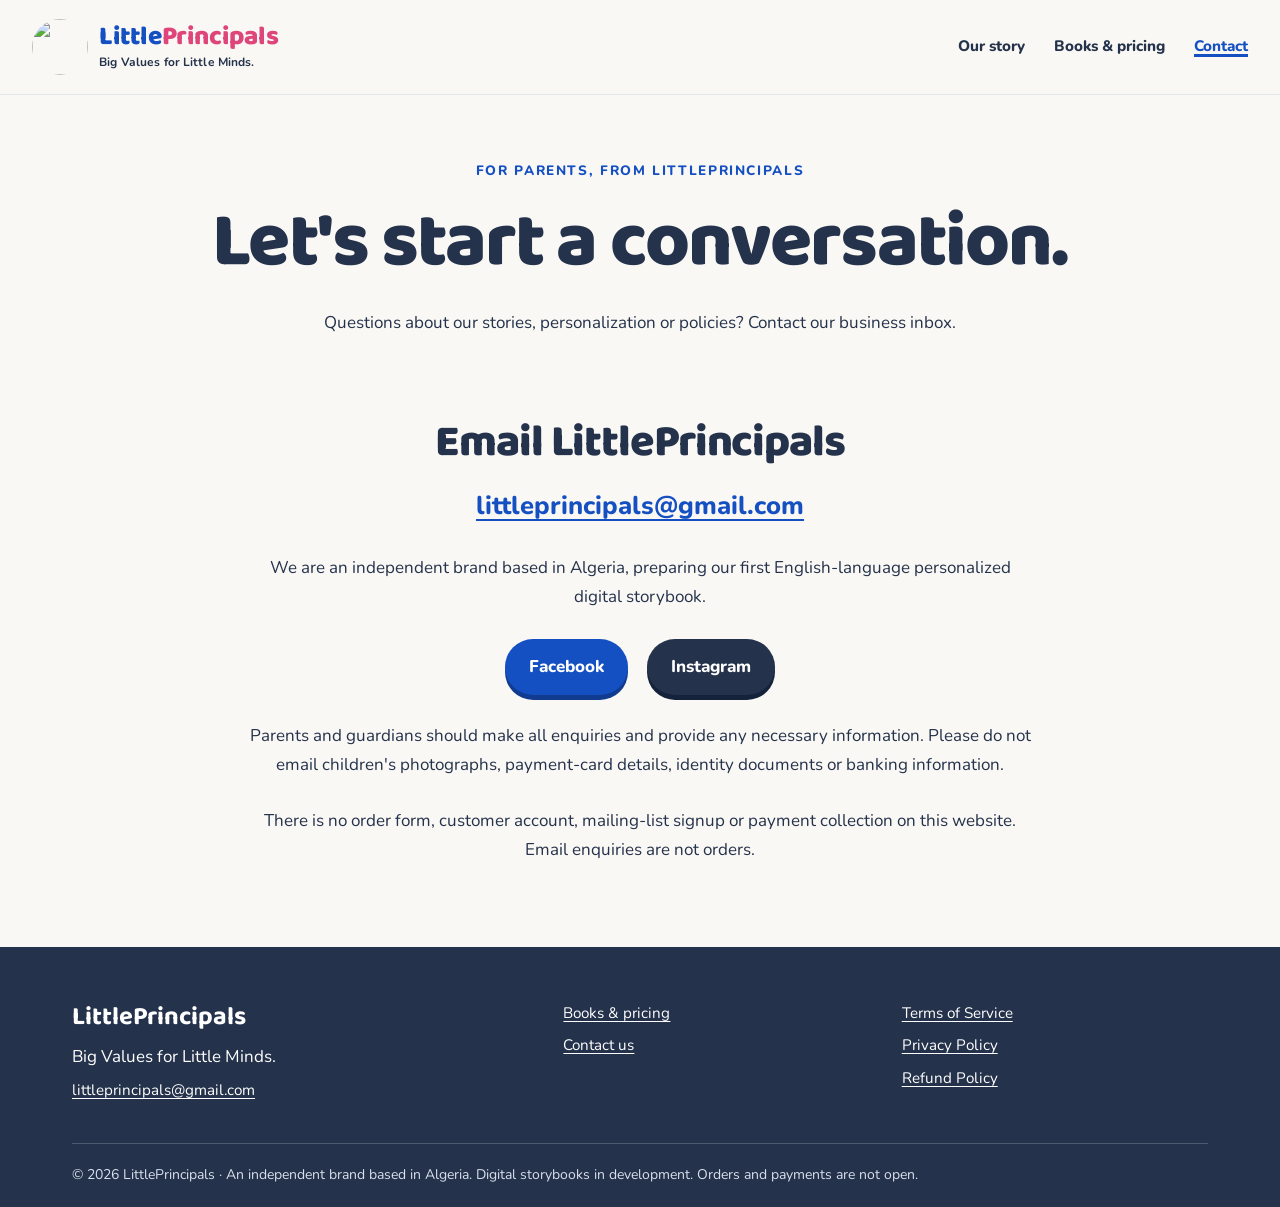
==== contact.html @ 4dc02867 "Add files via upload" ====
<!doctype html>
<html lang="en"><head><meta charset="utf-8"><meta name="viewport" content="width=device-width,initial-scale=1">
<title>Contact | LittlePrincipals</title><meta name="description" content="Contact LittlePrincipals about personalized digital storybooks, privacy, corrections or refunds.">
<meta name="theme-color" content="#1550C3"><meta property="og:title" content="Contact | LittlePrincipals"><meta property="og:description" content="Contact LittlePrincipals about personalized digital storybooks, privacy, corrections or refunds."><meta property="og:type" content="website"><meta property="og:image" content="https://djawadmnc.github.io/littleprincipals/assets/storybook-world.png"><meta property="og:url" content="https://djawadmnc.github.io/littleprincipals/contact.html"><link rel="canonical" href="https://djawadmnc.github.io/littleprincipals/contact.html"><meta name="twitter:card" content="summary_large_image">
<link rel="icon" href="assets/logo.png"><link rel="stylesheet" href="styles.css">
<link rel="preconnect" href="https://fonts.googleapis.com"><link rel="preconnect" href="https://fonts.gstatic.com" crossorigin><link href="https://fonts.googleapis.com/css2?family=Baloo+2:wght@800&family=Nunito:wght@400;600;700;800&display=swap" rel="stylesheet">
</head><body><a class="skip" href="#main">Skip to content</a>
<header class="site-header"><a class="brand" href="index.html"><img src="assets/logo.png" alt="" width="56" height="56"><span>Little<span>Principals</span><small>Big Values for Little Minds.</small></span></a><nav aria-label="Main navigation"><a href="index.html">Our story</a><a href="pricing.html">Books & pricing</a><a href="contact.html" aria-current="page">Contact</a></nav></header>
<main id="main">
<section class="page-heading"><span class="eyebrow">For parents, from LittlePrincipals</span><h1>Let's start a conversation.</h1><p>Questions about our stories, personalization or policies? Contact our business inbox.</p></section><section class="section contact-panel"><h2>Email LittlePrincipals</h2><a class="email-link" href="mailto:littleprincipals@gmail.com">littleprincipals@gmail.com</a><p>We are an independent brand based in Algeria, preparing our first English-language personalized digital storybook.</p><div class="actions"><a class="button" href="https://www.facebook.com/LittlePrincipals/" rel="noopener noreferrer">Facebook</a><a class="button secondary" href="https://www.instagram.com/littleprincipals/" rel="noopener noreferrer">Instagram</a></div><p>Parents and guardians should make all enquiries and provide any necessary information. Please do not email children's photographs, payment-card details, identity documents or banking information.</p><p>There is no order form, customer account, mailing-list signup or payment collection on this website. Email enquiries are not orders.</p></section>
</main>
<footer><div class="footer-top"><div><strong>LittlePrincipals</strong><p>Big Values for Little Minds.</p><a href="mailto:littleprincipals@gmail.com">littleprincipals@gmail.com</a></div><div><a href="pricing.html">Books & pricing</a><a href="contact.html">Contact us</a></div><nav aria-label="Policies"><a href="terms.html">Terms of Service</a><a href="privacy.html">Privacy Policy</a><a href="refunds.html">Refund Policy</a></nav></div><p class="fine">© 2026 LittlePrincipals · An independent brand based in Algeria. Digital storybooks in development. Orders and payments are not open.</p></footer>
</body></html>
---- styles.css ----
:root{--blue:#1550C3;--pink:#DE467B;--yellow:#F4C95D;--teal:#63B6A4;--cream:#FAF8F4;--navy:#24324B;--muted:#536078;--line:#e3e6ed}*{box-sizing:border-box}html{scroll-behavior:smooth}body{margin:0;background:var(--cream);color:var(--navy);font:1.0625rem/1.7 'Nunito',system-ui,sans-serif}h1,h2,h3{font-family:'Baloo 2','Nunito',sans-serif;font-weight:800;line-height:1.1;letter-spacing:-.025em;margin:0 0 1rem}h1{font-size:clamp(2.8rem,6vw,5.5rem)}h2{font-size:clamp(2rem,3.5vw,3.2rem)}h3{font-size:1.6rem}p{margin:0 0 1.1rem}a{color:var(--blue);text-underline-offset:.2em}a:hover{color:#103c92}img{max-width:100%;height:auto;display:block}a:focus-visible{outline:3px solid var(--pink);outline-offset:5px}.skip{position:absolute;left:1rem;top:-100px;background:white;padding:1rem;z-index:10}.skip:focus{top:1rem}.site-header{max-width:1280px;margin:auto;padding:1.2rem 2rem;display:flex;gap:2rem;align-items:center;justify-content:space-between;border-bottom:1px solid var(--line)}.brand{display:flex;gap:.7rem;align-items:center;text-decoration:none;font-family:'Baloo 2',sans-serif;font-size:1.65rem;font-weight:800;line-height:1.2;white-space:nowrap}.brand img{width:56px;height:56px;border-radius:50%}.brand span span{color:var(--pink)}.brand small{display:block;font:700 .75rem/1.6 'Nunito',sans-serif;color:var(--navy);letter-spacing:.01em}.site-header nav{display:flex;gap:1.8rem}.site-header nav a{font-size:.95rem;font-weight:800;text-decoration:none;color:var(--navy)}.site-header nav a[aria-current]{color:var(--blue);text-decoration:underline;text-decoration-thickness:3px}.hero{max-width:1280px;display:grid;grid-template-columns:1.06fr 1fr;gap:3rem;padding:4rem 2rem 3rem;margin:auto;align-items:center}.hero h1 span{color:var(--blue)}.eyebrow{display:block;color:var(--blue);font-size:.85rem;font-weight:800;letter-spacing:.12em;text-transform:uppercase;margin-bottom:1.15rem}.lead{font-size:1.2rem;line-height:1.65}.actions{display:flex;gap:1.2rem;align-items:center;flex-wrap:wrap;margin:1.7rem 0}.button{display:inline-block;border-radius:100px;background:var(--blue);color:white;text-decoration:none;font-weight:800;padding:.85rem 1.5rem;box-shadow:0 5px 0 #103b8f}.button:hover{background:#103c92;color:white}.secondary{background:var(--navy);box-shadow:0 5px 0 #14223b}.text-link{font-weight:800}.small,.fine,figcaption{font-size:.875rem;color:var(--muted)}figure{margin:0}figcaption{margin-top:.6rem;text-align:center}.hero-art img{border-radius:48% 48% 44% 44%;box-shadow:0 18px 60px #1550c315}.values-band{padding:1.1rem 2rem;background:#e8effb;display:flex;justify-content:center;gap:4rem;flex-wrap:wrap;font-weight:800;color:var(--blue)}.values-band span:before{content:'✦';margin-right:.65rem;color:#a32c57}.section{max-width:1200px;padding:4rem 2rem;margin:auto}.intro{max-width:960px;text-align:center;padding-top:5rem}.section-head{margin-bottom:2rem}.three-grid{display:grid;grid-template-columns:repeat(3,1fr);gap:1.4rem}.card{border-radius:1.6rem;background:white;padding:2rem;border:1px solid var(--line)}.card p:last-child{margin:0}.blue{background:#e8effb;border-color:#d6e2fa}.pink{background:#fbe9ef;border-color:#f4d5e1}.yellow{background:#fcf1ce;border-color:#efe2ad}.symbol{font-size:2.2rem;display:block;color:var(--blue);margin-bottom:1rem}.beyond{display:grid;grid-template-columns:1.2fr 1fr;gap:4rem;align-items:center}.activity{background:#e0f1eb;border:2px dashed #8ec7b9;padding:2.2rem;border-radius:2rem;transform:rotate(1deg)}.pill{display:inline-block;border-radius:100px;font-size:.875rem;font-weight:800;background:#e5edf9;color:#153d85;padding:.35rem .8rem;margin-bottom:1.2rem}blockquote{font-weight:800;border-left:4px solid var(--pink);padding-left:1.3rem;margin:1.5rem 0;font-size:1.25rem}.showcase{padding-top:1rem}.showcase img{border-radius:1.8rem}.showcase .small{margin:.7rem 0;text-align:center}.promise{text-align:center;max-width:940px;padding-bottom:5rem}.promise p{font-size:1.2rem}.promise .button{margin-top:1rem}.page-heading{max-width:1000px;padding:4rem 2rem 1rem;margin:auto;text-align:center}.page-heading p{max-width:700px;margin:1.5rem auto 0}.product{display:grid;grid-template-columns:.95fr 1.1fr;gap:3.5rem;align-items:start}.product figure img{border-radius:2rem}.product h2{font-size:2.6rem}.price{font-size:2.5rem;font-weight:800;color:var(--blue);line-height:1.3;margin:1.4rem 0 .5rem}.price span{font-size:1rem;color:var(--navy)}.checklist{padding-left:1.3rem}.checklist li{padding:.3rem 0}.notice{background:#fff1cf;border-left:4px solid #ad7900;padding:1.2rem;border-radius:.5rem;margin:1.5rem 0}.contact-panel{max-width:850px;text-align:center}.contact-panel .actions{justify-content:center}.email-link{font-size:clamp(1rem,3vw,1.6rem);font-weight:800;overflow-wrap:anywhere}.contact-panel p{margin-top:1.7rem}.policy{max-width:860px;padding:4rem 2rem 5rem;margin:auto}.policy h1{font-size:clamp(2.6rem,5vw,4rem)}.policy h2{font-size:1.75rem;margin-top:2.2rem}.policy-date{color:var(--muted);font-size:.9rem;margin-bottom:2.4rem}.policy a{overflow-wrap:anywhere}footer{background:var(--navy);color:white;padding:3rem max(2rem,calc((100vw - 1136px)/2)) 1.3rem}footer a{color:#fff}footer a:hover{color:var(--yellow)}.footer-top{display:grid;grid-template-columns:1.5fr 1fr 1fr;gap:2rem}.footer-top strong{font-family:'Baloo 2',sans-serif;font-size:1.6rem}.footer-top p{margin:.3rem 0}.footer-top a{display:block;margin:.4rem 0;font-size:.95rem;overflow-wrap:anywhere}.fine{border-top:1px solid #ffffff30;padding-top:1.2rem;margin:2rem 0 0;color:#d8e0ed;font-size:.875rem}@media(max-width:800px){.site-header{padding:1rem;flex-wrap:wrap;gap:1rem}.site-header nav{width:100%;justify-content:space-between;gap:.8rem}.hero{grid-template-columns:1fr;padding:2.5rem 1.25rem;gap:2rem}.hero-art{max-width:470px;margin:auto}.hero h1{font-size:3.5rem}.section{padding:2.6rem 1.25rem}.three-grid{grid-template-columns:1fr}.beyond,.product{grid-template-columns:1fr;gap:2rem}.beyond .activity{transform:none}.values-band{gap:1rem 2rem;padding:1rem;font-size:.9rem}.page-heading{padding:2.5rem 1.25rem 0}.product figure{max-width:460px;margin:auto}.footer-top{grid-template-columns:1fr 1fr}.footer-top>div:first-child{grid-column:1/-1}.policy{padding:2.5rem 1.25rem 3rem}.brand{font-size:1.45rem}.brand img{width:48px;height:48px}footer{padding:2rem 1.25rem}.actions{align-items:flex-start;flex-direction:column}.contact-panel .actions{align-items:center}.hero .small{max-width:24rem}}@media(prefers-reduced-motion:reduce){html{scroll-behavior:auto}}@media print{.site-header nav,.actions,footer{display:none}.policy{max-width:none;padding:0}body{background:white}}
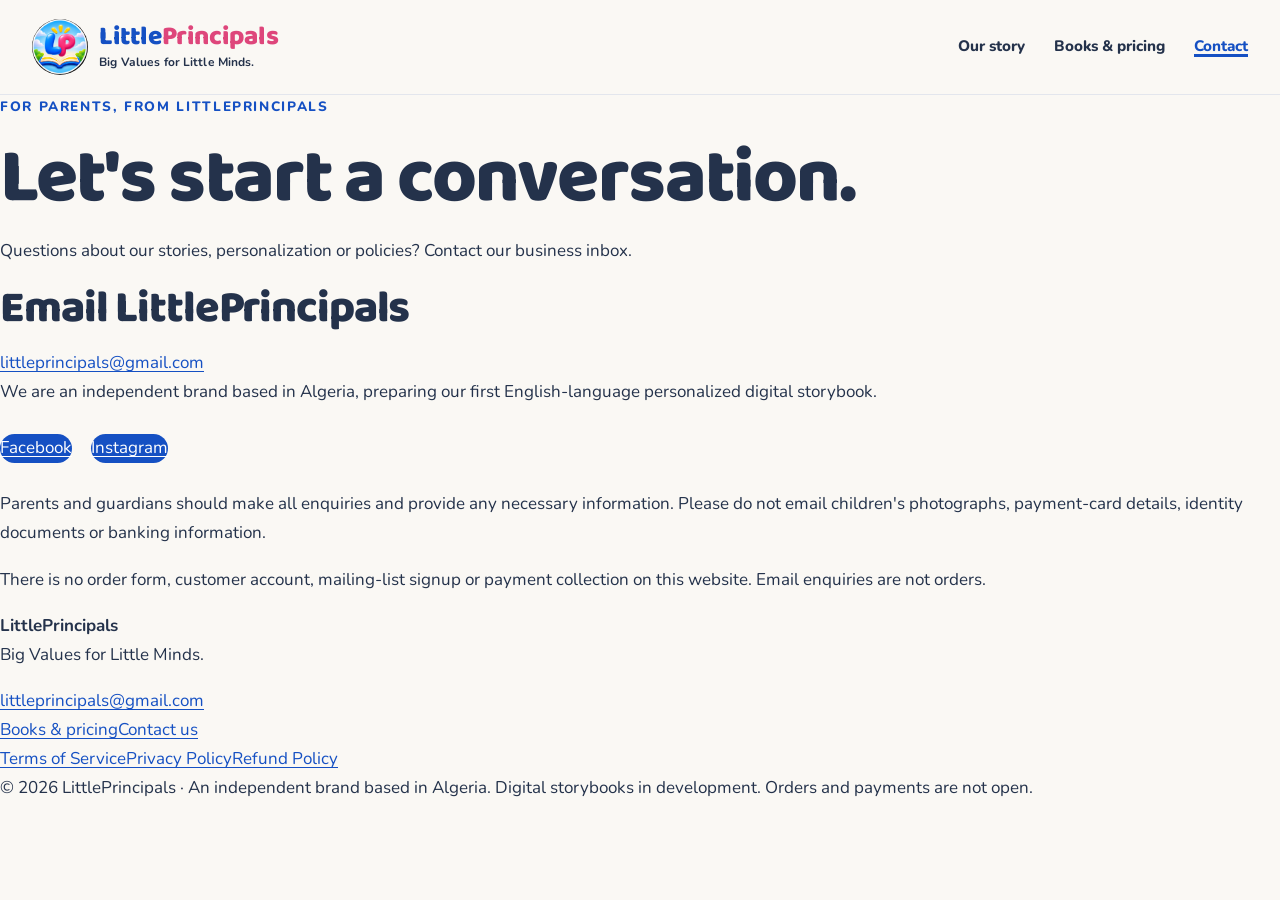
==== commit 5f8db1fd: "Use finalized responsive stylesheet in contact.html Updated stylesheet version and corrected HTML st" ====
--- a/contact.html
+++ b/contact.html
@@ -2,7 +2,7 @@
 <html lang="en"><head><meta charset="utf-8"><meta name="viewport" content="width=device-width,initial-scale=1">
 <title>Contact | LittlePrincipals</title><meta name="description" content="Contact LittlePrincipals about personalized digital storybooks, privacy, corrections or refunds.">
 <meta name="theme-color" content="#1550C3"><meta property="og:title" content="Contact | LittlePrincipals"><meta property="og:description" content="Contact LittlePrincipals about personalized digital storybooks, privacy, corrections or refunds."><meta property="og:type" content="website"><meta property="og:image" content="https://djawadmnc.github.io/littleprincipals/assets/storybook-world.png"><meta property="og:url" content="https://djawadmnc.github.io/littleprincipals/contact.html"><link rel="canonical" href="https://djawadmnc.github.io/littleprincipals/contact.html"><meta name="twitter:card" content="summary_large_image">
-<link rel="icon" href="assets/logo.png"><link rel="stylesheet" href="styles.css">
+<link rel="icon" href="assets/logo.png"><link rel="stylesheet" href="styles.css?v=3">
 <link rel="preconnect" href="https://fonts.googleapis.com"><link rel="preconnect" href="https://fonts.gstatic.com" crossorigin><link href="https://fonts.googleapis.com/css2?family=Baloo+2:wght@800&family=Nunito:wght@400;600;700;800&display=swap" rel="stylesheet">
 </head><body><a class="skip" href="#main">Skip to content</a>
 <header class="site-header"><a class="brand" href="index.html"><img src="assets/logo.png" alt="" width="56" height="56"><span>Little<span>Principals</span><small>Big Values for Little Minds.</small></span></a><nav aria-label="Main navigation"><a href="index.html">Our story</a><a href="pricing.html">Books & pricing</a><a href="contact.html" aria-current="page">Contact</a></nav></header>
@@ -10,4 +10,11 @@
 <section class="page-heading"><span class="eyebrow">For parents, from LittlePrincipals</span><h1>Let's start a conversation.</h1><p>Questions about our stories, personalization or policies? Contact our business inbox.</p></section><section class="section contact-panel"><h2>Email LittlePrincipals</h2><a class="email-link" href="mailto:littleprincipals@gmail.com">littleprincipals@gmail.com</a><p>We are an independent brand based in Algeria, preparing our first English-language personalized digital storybook.</p><div class="actions"><a class="button" href="https://www.facebook.com/LittlePrincipals/" rel="noopener noreferrer">Facebook</a><a class="button secondary" href="https://www.instagram.com/littleprincipals/" rel="noopener noreferrer">Instagram</a></div><p>Parents and guardians should make all enquiries and provide any necessary information. Please do not email children's photographs, payment-card details, identity documents or banking information.</p><p>There is no order form, customer account, mailing-list signup or payment collection on this website. Email enquiries are not orders.</p></section>
 </main>
 <footer><div class="footer-top"><div><strong>LittlePrincipals</strong><p>Big Values for Little Minds.</p><a href="mailto:littleprincipals@gmail.com">littleprincipals@gmail.com</a></div><div><a href="pricing.html">Books & pricing</a><a href="contact.html">Contact us</a></div><nav aria-label="Policies"><a href="terms.html">Terms of Service</a><a href="privacy.html">Privacy Policy</a><a href="refunds.html">Refund Policy</a></nav></div><p class="fine">© 2026 LittlePrincipals · An independent brand based in Algeria. Digital storybooks in development. Orders and payments are not open.</p></footer>
-</body></html>+
+
+
+
+</body></html>
+
+
+
--- a/styles.css
+++ b/styles.css
@@ -1 +1,9 @@
-:root{--blue:#1550C3;--pink:#DE467B;--yellow:#F4C95D;--teal:#63B6A4;--cream:#FAF8F4;--navy:#24324B;--muted:#536078;--line:#e3e6ed}*{box-sizing:border-box}html{scroll-behavior:smooth}body{margin:0;background:var(--cream);color:var(--navy);font:1.0625rem/1.7 'Nunito',system-ui,sans-serif}h1,h2,h3{font-family:'Baloo 2','Nunito',sans-serif;font-weight:800;line-height:1.1;letter-spacing:-.025em;margin:0 0 1rem}h1{font-size:clamp(2.8rem,6vw,5.5rem)}h2{font-size:clamp(2rem,3.5vw,3.2rem)}h3{font-size:1.6rem}p{margin:0 0 1.1rem}a{color:var(--blue);text-underline-offset:.2em}a:hover{color:#103c92}img{max-width:100%;height:auto;display:block}a:focus-visible{outline:3px solid var(--pink);outline-offset:5px}.skip{position:absolute;left:1rem;top:-100px;background:white;padding:1rem;z-index:10}.skip:focus{top:1rem}.site-header{max-width:1280px;margin:auto;padding:1.2rem 2rem;display:flex;gap:2rem;align-items:center;justify-content:space-between;border-bottom:1px solid var(--line)}.brand{display:flex;gap:.7rem;align-items:center;text-decoration:none;font-family:'Baloo 2',sans-serif;font-size:1.65rem;font-weight:800;line-height:1.2;white-space:nowrap}.brand img{width:56px;height:56px;border-radius:50%}.brand span span{color:var(--pink)}.brand small{display:block;font:700 .75rem/1.6 'Nunito',sans-serif;color:var(--navy);letter-spacing:.01em}.site-header nav{display:flex;gap:1.8rem}.site-header nav a{font-size:.95rem;font-weight:800;text-decoration:none;color:var(--navy)}.site-header nav a[aria-current]{color:var(--blue);text-decoration:underline;text-decoration-thickness:3px}.hero{max-width:1280px;display:grid;grid-template-columns:1.06fr 1fr;gap:3rem;padding:4rem 2rem 3rem;margin:auto;align-items:center}.hero h1 span{color:var(--blue)}.eyebrow{display:block;color:var(--blue);font-size:.85rem;font-weight:800;letter-spacing:.12em;text-transform:uppercase;margin-bottom:1.15rem}.lead{font-size:1.2rem;line-height:1.65}.actions{display:flex;gap:1.2rem;align-items:center;flex-wrap:wrap;margin:1.7rem 0}.button{display:inline-block;border-radius:100px;background:var(--blue);color:white;text-decoration:none;font-weight:800;padding:.85rem 1.5rem;box-shadow:0 5px 0 #103b8f}.button:hover{background:#103c92;color:white}.secondary{background:var(--navy);box-shadow:0 5px 0 #14223b}.text-link{font-weight:800}.small,.fine,figcaption{font-size:.875rem;color:var(--muted)}figure{margin:0}figcaption{margin-top:.6rem;text-align:center}.hero-art img{border-radius:48% 48% 44% 44%;box-shadow:0 18px 60px #1550c315}.values-band{padding:1.1rem 2rem;background:#e8effb;display:flex;justify-content:center;gap:4rem;flex-wrap:wrap;font-weight:800;color:var(--blue)}.values-band span:before{content:'✦';margin-right:.65rem;color:#a32c57}.section{max-width:1200px;padding:4rem 2rem;margin:auto}.intro{max-width:960px;text-align:center;padding-top:5rem}.section-head{margin-bottom:2rem}.three-grid{display:grid;grid-template-columns:repeat(3,1fr);gap:1.4rem}.card{border-radius:1.6rem;background:white;padding:2rem;border:1px solid var(--line)}.card p:last-child{margin:0}.blue{background:#e8effb;border-color:#d6e2fa}.pink{background:#fbe9ef;border-color:#f4d5e1}.yellow{background:#fcf1ce;border-color:#efe2ad}.symbol{font-size:2.2rem;display:block;color:var(--blue);margin-bottom:1rem}.beyond{display:grid;grid-template-columns:1.2fr 1fr;gap:4rem;align-items:center}.activity{background:#e0f1eb;border:2px dashed #8ec7b9;padding:2.2rem;border-radius:2rem;transform:rotate(1deg)}.pill{display:inline-block;border-radius:100px;font-size:.875rem;font-weight:800;background:#e5edf9;color:#153d85;padding:.35rem .8rem;margin-bottom:1.2rem}blockquote{font-weight:800;border-left:4px solid var(--pink);padding-left:1.3rem;margin:1.5rem 0;font-size:1.25rem}.showcase{padding-top:1rem}.showcase img{border-radius:1.8rem}.showcase .small{margin:.7rem 0;text-align:center}.promise{text-align:center;max-width:940px;padding-bottom:5rem}.promise p{font-size:1.2rem}.promise .button{margin-top:1rem}.page-heading{max-width:1000px;padding:4rem 2rem 1rem;margin:auto;text-align:center}.page-heading p{max-width:700px;margin:1.5rem auto 0}.product{display:grid;grid-template-columns:.95fr 1.1fr;gap:3.5rem;align-items:start}.product figure img{border-radius:2rem}.product h2{font-size:2.6rem}.price{font-size:2.5rem;font-weight:800;color:var(--blue);line-height:1.3;margin:1.4rem 0 .5rem}.price span{font-size:1rem;color:var(--navy)}.checklist{padding-left:1.3rem}.checklist li{padding:.3rem 0}.notice{background:#fff1cf;border-left:4px solid #ad7900;padding:1.2rem;border-radius:.5rem;margin:1.5rem 0}.contact-panel{max-width:850px;text-align:center}.contact-panel .actions{justify-content:center}.email-link{font-size:clamp(1rem,3vw,1.6rem);font-weight:800;overflow-wrap:anywhere}.contact-panel p{margin-top:1.7rem}.policy{max-width:860px;padding:4rem 2rem 5rem;margin:auto}.policy h1{font-size:clamp(2.6rem,5vw,4rem)}.policy h2{font-size:1.75rem;margin-top:2.2rem}.policy-date{color:var(--muted);font-size:.9rem;margin-bottom:2.4rem}.policy a{overflow-wrap:anywhere}footer{background:var(--navy);color:white;padding:3rem max(2rem,calc((100vw - 1136px)/2)) 1.3rem}footer a{color:#fff}footer a:hover{color:var(--yellow)}.footer-top{display:grid;grid-template-columns:1.5fr 1fr 1fr;gap:2rem}.footer-top strong{font-family:'Baloo 2',sans-serif;font-size:1.6rem}.footer-top p{margin:.3rem 0}.footer-top a{display:block;margin:.4rem 0;font-size:.95rem;overflow-wrap:anywhere}.fine{border-top:1px solid #ffffff30;padding-top:1.2rem;margin:2rem 0 0;color:#d8e0ed;font-size:.875rem}@media(max-width:800px){.site-header{padding:1rem;flex-wrap:wrap;gap:1rem}.site-header nav{width:100%;justify-content:space-between;gap:.8rem}.hero{grid-template-columns:1fr;padding:2.5rem 1.25rem;gap:2rem}.hero-art{max-width:470px;margin:auto}.hero h1{font-size:3.5rem}.section{padding:2.6rem 1.25rem}.three-grid{grid-template-columns:1fr}.beyond,.product{grid-template-columns:1fr;gap:2rem}.beyond .activity{transform:none}.values-band{gap:1rem 2rem;padding:1rem;font-size:.9rem}.page-heading{padding:2.5rem 1.25rem 0}.product figure{max-width:460px;margin:auto}.footer-top{grid-template-columns:1fr 1fr}.footer-top>div:first-child{grid-column:1/-1}.policy{padding:2.5rem 1.25rem 3rem}.brand{font-size:1.45rem}.brand img{width:48px;height:48px}footer{padding:2rem 1.25rem}.actions{align-items:flex-start;flex-direction:column}.contact-panel .actions{align-items:center}.hero .small{max-width:24rem}}@media(prefers-reduced-motion:reduce){html{scroll-behavior:auto}}@media print{.site-header nav,.actions,footer{display:none}.policy{max-width:none;padding:0}body{background:white}}
+:root{--blue:#1550C3;--pink:#DE467B;--yellow:#F4C95D;--teal:#63B6A4;--cream:#FAF8F4;--navy:#24324B;--muted:#536078;--line:#e3e6ed}*{box-sizing:border-box}html{scroll-behavior:smooth}body{margin:0;background:var(--cream);color:var(--navy);font:1.0625rem/1.7 'Nunito',system-ui,sans-serif}h1,h2,h3{font-family:'Baloo 2','Nunito',sans-serif;font-weight:800;line-height:1.1;letter-spacing:-.025em;margin:0 0 1rem}h1{font-size:clamp(2.8rem,6vw,5.5rem)}h2{font-size:clamp(2rem,3.5vw,3.2rem)}h3{font-size:1.6rem}p{margin:0 0 1.1rem}a{color:var(--blue);text-underline-offset:.2em}a:hover{color:#103c92}img{max-width:100%;height:auto;display:block}a:focus-visible{outline:3px solid var(--pink);outline-offset:5px}.skip{position:absolute;left:1rem;top:-100px;background:white;padding:1rem;z-index:10}.skip:focus{top:1rem}.site-header{max-width:1280px;margin:auto;padding:1.2rem 2rem;display:flex;gap:2rem;align-items:center;justify-content:space-between;border-bottom:1px solid var(--line)}.brand{display:flex;gap:.7rem;align-items:center;text-decoration:none;font-family:'Baloo 2',sans-serif;font-size:1.65rem;font-weight:800;line-height:1.2;white-space:nowrap}.brand img{width:56px;height:56px;border-radius:50%}.brand span span{color:var(--pink)}.brand small{display:block;font:700 .75rem/1.6 'Nunito',sans-serif;color:var(--navy);letter-spacing:.01em}.site-header nav{display:flex;gap:1.8rem}.site-header nav a{font-size:.95rem;font-weight:800;text-decoration:none;color:var(--navy)}.site-header nav a[aria-current]{color:var(--blue);text-decoration:underline;text-decoration-thickness:3px}.hero{max-width:1280px;display:grid;grid-template-columns:1.06fr 1fr;gap:3rem;padding:4rem 2rem 3rem;margin:auto;align-items:center}.hero h1 span{color:var(--blue)}.eyebrow{display:block;color:var(--blue);font-size:.85rem;font-weight:800;letter-spacing:.12em;text-transform:uppercase;margin-bottom:1.15rem}.lead{font-size:1.2rem;line-height:1.65}.actions{display:flex;gap:1.2rem;align-items:center;flex-wrap:wrap;margin:1.7rem 0}.button{display:inline-block;border-radius:100px;background:var(--blue);color:white;text-dec
+
+
+/* Keep narrow mobile layouts within the viewport. */
+.hero>*,.product>*,.beyond>*,.three-grid>*{min-width:0}
+@media(max-width:800px){.hero,.product,.beyond,.three-grid{grid-template-columns:minmax(0,1fr)}.hero h1{font-size:clamp(2.4rem,10vw,3.5rem)}.button{max-width:100%;text-align:center}.eyebrow{overflow-wrap:anywhere}.brand{white-space:normal}.brand>span{min-width:0}.product h2{font-size:clamp(2rem,8vw,2.6rem)}}
+
+
+.hero-art,.product figure{width:100%}
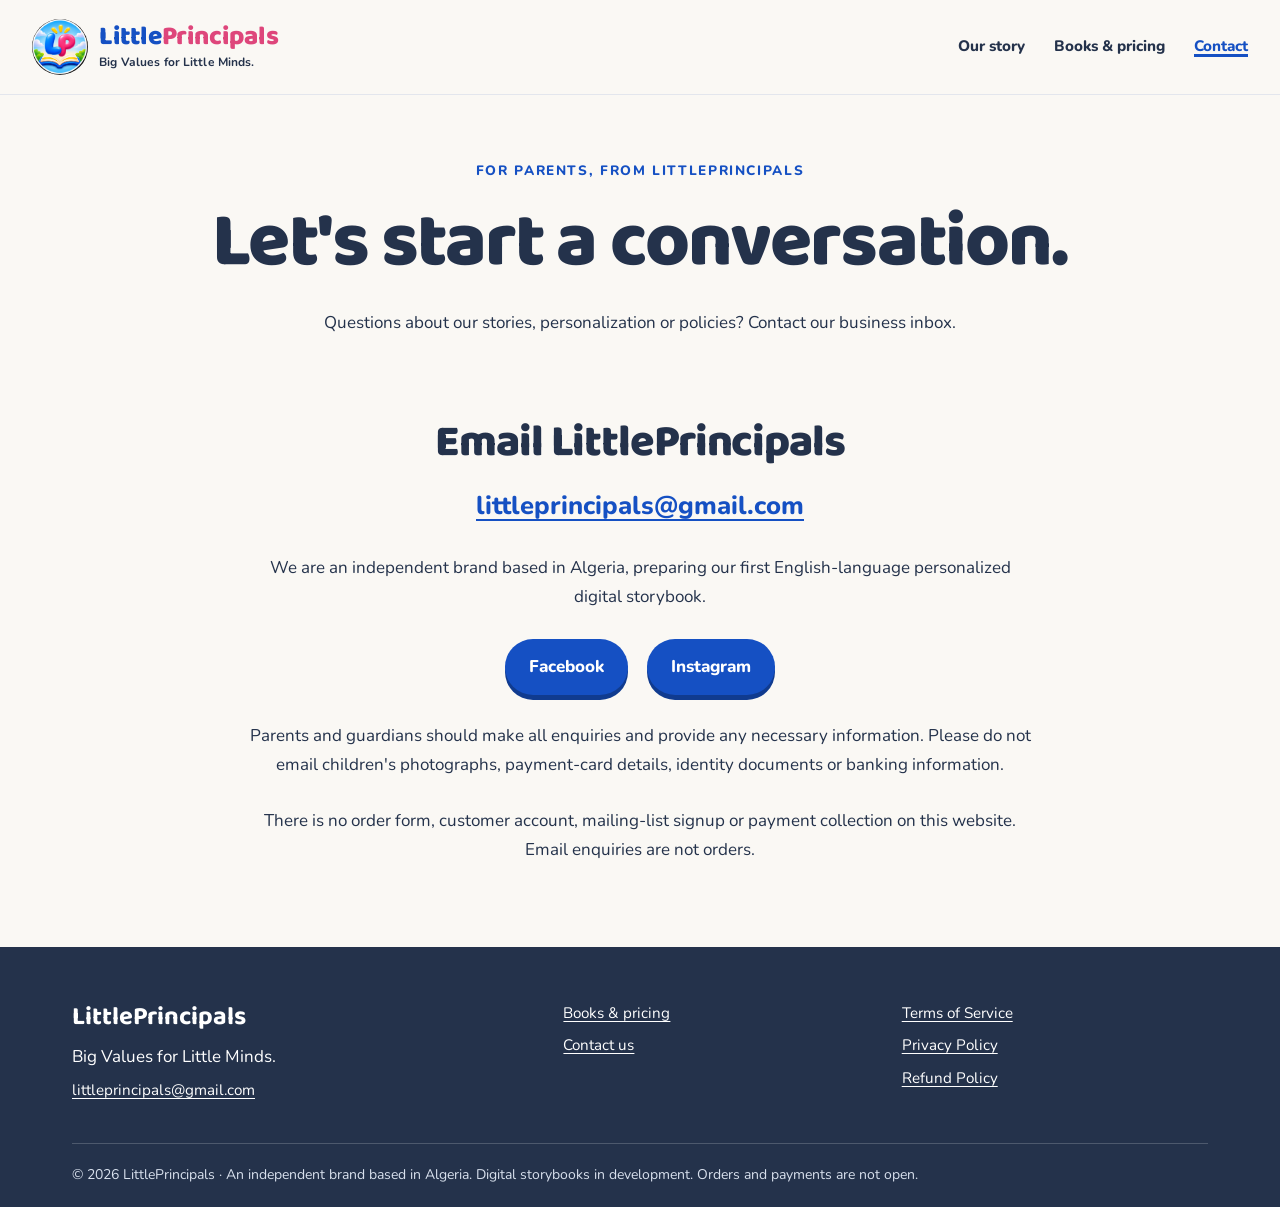
==== commit bc8e3cc9: "Update contact.html with new stylesheet version Updated the stylesheet version and cleaned up the HT" ====
--- a/contact.html
+++ b/contact.html
@@ -2,7 +2,7 @@
 <html lang="en"><head><meta charset="utf-8"><meta name="viewport" content="width=device-width,initial-scale=1">
 <title>Contact | LittlePrincipals</title><meta name="description" content="Contact LittlePrincipals about personalized digital storybooks, privacy, corrections or refunds.">
 <meta name="theme-color" content="#1550C3"><meta property="og:title" content="Contact | LittlePrincipals"><meta property="og:description" content="Contact LittlePrincipals about personalized digital storybooks, privacy, corrections or refunds."><meta property="og:type" content="website"><meta property="og:image" content="https://djawadmnc.github.io/littleprincipals/assets/storybook-world.png"><meta property="og:url" content="https://djawadmnc.github.io/littleprincipals/contact.html"><link rel="canonical" href="https://djawadmnc.github.io/littleprincipals/contact.html"><meta name="twitter:card" content="summary_large_image">
-<link rel="icon" href="assets/logo.png"><link rel="stylesheet" href="styles.css?v=3">
+<link rel="icon" href="assets/logo.png"><link rel="stylesheet" href="styles.css?v=4">
 <link rel="preconnect" href="https://fonts.googleapis.com"><link rel="preconnect" href="https://fonts.gstatic.com" crossorigin><link href="https://fonts.googleapis.com/css2?family=Baloo+2:wght@800&family=Nunito:wght@400;600;700;800&display=swap" rel="stylesheet">
 </head><body><a class="skip" href="#main">Skip to content</a>
 <header class="site-header"><a class="brand" href="index.html"><img src="assets/logo.png" alt="" width="56" height="56"><span>Little<span>Principals</span><small>Big Values for Little Minds.</small></span></a><nav aria-label="Main navigation"><a href="index.html">Our story</a><a href="pricing.html">Books & pricing</a><a href="contact.html" aria-current="page">Contact</a></nav></header>
@@ -14,7 +14,17 @@
 
 
 
+
+
+
+
 </body></html>
 
 
 
+
+
+
+
+
+
--- a/styles.css
+++ b/styles.css
@@ -1,4 +1,4 @@
-:root{--blue:#1550C3;--pink:#DE467B;--yellow:#F4C95D;--teal:#63B6A4;--cream:#FAF8F4;--navy:#24324B;--muted:#536078;--line:#e3e6ed}*{box-sizing:border-box}html{scroll-behavior:smooth}body{margin:0;background:var(--cream);color:var(--navy);font:1.0625rem/1.7 'Nunito',system-ui,sans-serif}h1,h2,h3{font-family:'Baloo 2','Nunito',sans-serif;font-weight:800;line-height:1.1;letter-spacing:-.025em;margin:0 0 1rem}h1{font-size:clamp(2.8rem,6vw,5.5rem)}h2{font-size:clamp(2rem,3.5vw,3.2rem)}h3{font-size:1.6rem}p{margin:0 0 1.1rem}a{color:var(--blue);text-underline-offset:.2em}a:hover{color:#103c92}img{max-width:100%;height:auto;display:block}a:focus-visible{outline:3px solid var(--pink);outline-offset:5px}.skip{position:absolute;left:1rem;top:-100px;background:white;padding:1rem;z-index:10}.skip:focus{top:1rem}.site-header{max-width:1280px;margin:auto;padding:1.2rem 2rem;display:flex;gap:2rem;align-items:center;justify-content:space-between;border-bottom:1px solid var(--line)}.brand{display:flex;gap:.7rem;align-items:center;text-decoration:none;font-family:'Baloo 2',sans-serif;font-size:1.65rem;font-weight:800;line-height:1.2;white-space:nowrap}.brand img{width:56px;height:56px;border-radius:50%}.brand span span{color:var(--pink)}.brand small{display:block;font:700 .75rem/1.6 'Nunito',sans-serif;color:var(--navy);letter-spacing:.01em}.site-header nav{display:flex;gap:1.8rem}.site-header nav a{font-size:.95rem;font-weight:800;text-decoration:none;color:var(--navy)}.site-header nav a[aria-current]{color:var(--blue);text-decoration:underline;text-decoration-thickness:3px}.hero{max-width:1280px;display:grid;grid-template-columns:1.06fr 1fr;gap:3rem;padding:4rem 2rem 3rem;margin:auto;align-items:center}.hero h1 span{color:var(--blue)}.eyebrow{display:block;color:var(--blue);font-size:.85rem;font-weight:800;letter-spacing:.12em;text-transform:uppercase;margin-bottom:1.15rem}.lead{font-size:1.2rem;line-height:1.65}.actions{display:flex;gap:1.2rem;align-items:center;flex-wrap:wrap;margin:1.7rem 0}.button{display:inline-block;border-radius:100px;background:var(--blue);color:white;text-dec
+:root{--blue:#1550C3;--pink:#DE467B;--yellow:#F4C95D;--teal:#63B6A4;--cream:#FAF8F4;--navy:#24324B;--muted:#536078}*{box-sizing:border-box}html{scroll-behavior:smooth}body{margin:0;background:var(--cream);color:var(--navy);font:1.0625rem/1.7 Nunito,system-ui,sans-serif}h1,h2,h3{font-family:"Baloo 2",Nunito,sans-serif;font-weight:800;line-height:1.1;letter-spacing:-.025em;margin:0 0 1rem}h1{font-size:clamp(2.6rem,6vw,5.5rem)}h2{font-size:clamp(2rem,3.5vw,3.2rem)}h3{font-size:1.6rem}p{margin:0 0 1.1rem}a{color:var(--blue);text-underline-offset:.2em}a:hover{color:#103c92}img{max-width:100%;height:auto;display:block}a:focus-visible{outline:3px solid var(--pink);outline-offset:5px}.skip{position:absolute;left:1rem;top:-100px;background:white;padding:1rem;z-index:10}.skip:focus{top:1rem}.site-header{max-width:1280px;margin:auto;padding:1.2rem 2rem;display:flex;gap:2rem;align-items:center;justify-content:space-between;border-bottom:1px solid #e3e6ed}.brand{display:flex;gap:.7rem;align-items:center;text-decoration:none;font-family:"Baloo 2",sans-serif;font-size:1.65rem;font-weight:800;line-height:1.2}.brand img{width:56px;height:56px;border-radius:50%}.brand span span{color:var(--pink)}.brand small{display:block;font:700 .75rem/1.6 Nunito,sans-serif;color:var(--navy)}.site-header nav{display:flex;gap:1.8rem}.site-header nav a{font-size:.95rem;font-weight:800;text-decoration:none;color:var(--navy)}.site-header nav a[aria-current]{color:var(--blue);text-decoration:underline;text-decoration-thickness:3px}.hero{max-width:1280px;display:grid;grid-template-columns:minmax(0,1.06fr) minmax(0,1fr);gap:3rem;padding:4rem 2rem 3rem;margin:auto;align-items:center}.hero>*,.product>*,.beyond>*,.three-grid>*{min-width:0}.hero h1 span{color:var(--blue)}.eyebrow{display:block;color:var(--blue);font-size:.85rem;font-weight:800;letter-spacing:.12em;text-transform:uppercase;margin-bottom:1.15rem;overflow-wrap:anywhere}.lead{font-size:1.2rem;line-height:1.65}.actions{display:flex;gap:1.2rem;align-items:center;flex-wrap:wrap;margin:1.7rem 0}.button{display:inline-block;border-radius:100px;background:var(--blue);color:white;text-decoration:none;font-weight:800;padding:.85rem 1.5rem;box-shadow:0 5px 0 #103b8f;max-width:100%;text-align:center}.button:hover{background:#103c92;color:white}.secondary{background:var(--navy)}.text-link{font-weight:800}.small,.fine,figcaption{font-size:.875rem;color:var(--muted)}figure{margin:0}.hero-art,.product figure{width:100%}figcaption{margin-top:.6rem;text-align:center}.hero-art img{border-radius:48% 48% 44% 44%;box-shadow:0 18px 60px #1550c315}.values-band{padding:1.1rem 2rem;background:#e8effb;display:flex;justify-content:center;gap:4rem;flex-wrap:wrap;font-weight:800;color:var(--blue)}.values-band span:before{content:"✦";margin-right:.65rem;color:#a32c57}.section{max-width:1200px;padding:4rem 2rem;margin:auto}.intro{max-width:960px;text-align:center;padding-top:5rem}.section-head{margin-bottom:2rem}.three-grid{display:grid;grid-template-columns:repeat(3,minmax(0,1fr));gap:1.4rem}.card{border-radius:1.6rem;background:white;padding:2rem;border:1px solid #e3e6ed}.card p:last-child{margin:0}.blue{background:#e8effb}.pink{background:#fbe9ef}.yellow{background:#fcf1ce}.symbol{font-size:2.2rem;display:block;color:var(--blue);margin-bottom:1rem}.beyond{display:grid;grid-template-columns:minmax(0,1.2fr) minmax(0,1fr);gap:4rem;align-items:center}.activity{background:#e0f1eb;border:2px dashed #8ec7b9;padding:2.2rem;border-radius:2rem}.pill{display:inline-block;border-radius:100px;font-size:.875rem;font-weight:800;background:#e5edf9;color:#153d85;padding:.35rem .8rem;margin-bottom:1.2rem}blockquote{font-weight:800;border-left:4px solid var(--pink);padding-left:1.3rem;margin:1.5rem 0;font-size:1.25rem}.showcase{padding-top:1rem}.showcase img{border-radius:1.8rem}.showcase .small{margin:.7rem 0;text-align:center}.promise{text-align:center;max-width:940px;padding-bottom:5rem}.promise p{font-size:1.2rem}.promise .button{margin-top:1rem}.page-heading{max-width:1000px;padding:4rem 2rem 1rem;margin:auto;text-align:center}.page-heading p{max-width:700px;margin:1.5rem auto 0}.product{display:grid;grid-template-columns:minmax(0,.95fr) minmax(0,1.1fr);gap:3.5rem;align-items:start}.product figure img{border-radius:2rem}.product h2{font-size:2.6rem}.price{font-size:2.5rem;font-weight:800;color:var(--blue);line-height:1.3;margin:1.4rem 0 .5rem}.price span{font-size:1rem;color:var(--navy)}.checklist{padding-left:1.3rem}.checklist li{padding:.3rem 0}.notice{background:#fff1cf;border-left:4px solid #ad7900;padding:1.2rem;border-radius:.5rem;margin:1.5rem 0}.contact-panel{max-width:850px;text-align:center}.contact-panel .actions{justify-content:center}.email-link{font-size:clamp(1rem,3vw,1.6rem);font-weight:800;overflow-wrap:anywhere}.contact-panel p{margin-top:1.7rem}.policy{max-width:860px;padding:4rem 2rem 5rem;margin:auto}.policy h1{font-size:clamp(2.6rem,5vw,4rem)}.policy h2{font-size:1.75rem;margin-top:2.2rem}.policy-date{color:var(--muted);font-size:.9rem;margin-bottom:2.4rem}.policy a{overflow-wrap:anywhere}footer{background:var(--navy);color:white;padding:3rem max(2rem,calc((100vw - 1136px)/2)) 1.3rem}footer a{color:white}footer a:hover{color:var(--yellow)}.footer-top{display:grid;grid-template-columns:minmax(0,1.5fr) minmax(0,1fr) minmax(0,1fr);gap:2rem}.footer-top strong{font-family:"Baloo 2",sans-serif;font-size:1.6rem}.footer-top p{margin:.3rem 0}.footer-top a{display:block;margin:.4rem 0;font-size:.95rem;overflow-wrap:anywhere}.fine{border-top:1px solid #ffffff30;padding-top:1.2rem;margin:2rem 0 0;color:#d8e0ed;font-size:.875rem}@media(max-width:800px){.site-header{padding:1rem;flex-wrap:wrap;gap:1rem}.site-header nav{width:100%;justify-content:space-between;gap:.8rem}.hero{padding:2.5rem 1.25rem;gap:2rem}.hero,.product,.beyond,.three-grid{grid-template-columns:minmax(0,1fr)}.hero-art{max-width:470px;margin:auto}.hero h1{font-size:clamp(2.4rem,10vw,3.5rem)}.section{padding:2.6rem 1.25rem}.beyond,.product{gap:2rem}.values-band{gap:1rem 2rem;padding:1rem;font-size:.9rem}.page-heading{padding:2.5rem 1.25rem 0}.product figure{max-width:460px;margin:auto}.product h2{font-size:clamp(2rem,8vw,2.6rem)}.footer-top{grid-template-columns:minmax(0,1fr) minmax(0,1fr)}.footer-top>div:first-child{grid-column:1/-1}.policy{padding:2.5rem 1.25rem 3rem}.brand{font-size:1.45rem}.brand img{width:48px;height:48px;flex-shrink:0}footer{padding:2rem 1.25rem}.actions{align-items:flex-start;flex-direction:column}.contact-panel .actions{align-items:center}}@media(prefers-reduced-motion:reduce){html{scroll-behavior:auto}}@media print{.site-header nav,.actions,footer{display:none}.policy{max-width:none;padding:0}body{background:white}}:root{--blue:#1550C3;--pink:#DE467B;--yellow:#F4C95D;--teal:#63B6A4;--cream:#FAF8F4;--navy:#24324B;--muted:#536078;--line:#e3e6ed}*{box-sizing:border-box}html{scroll-behavior:smooth}body{margin:0;background:var(--cream);color:var(--navy);font:1.0625rem/1.7 'Nunito',system-ui,sans-serif}h1,h2,h3{font-family:'Baloo 2','Nunito',sans-serif;font-weight:800;line-height:1.1;letter-spacing:-.025em;margin:0 0 1rem}h1{font-size:clamp(2.8rem,6vw,5.5rem)}h2{font-size:clamp(2rem,3.5vw,3.2rem)}h3{font-size:1.6rem}p{margin:0 0 1.1rem}a{color:var(--blue);text-underline-offset:.2em}a:hover{color:#103c92}img{max-width:100%;height:auto;display:block}a:focus-visible{outline:3px solid var(--pink);outline-offset:5px}.skip{position:absolute;left:1rem;top:-100px;background:white;padding:1rem;z-index:10}.skip:focus{top:1rem}.site-header{max-width:1280px;margin:auto;padding:1.2rem 2rem;display:flex;gap:2rem;align-items:center;justify-content:space-between;border-bottom:1px solid var(--line)}.brand{display:flex;gap:.7rem;align-items:center;text-decoration:none;font-family:'Baloo 2',sans-serif;font-size:1.65rem;font-weight:800;line-height:1.2;white-space:nowrap}.brand img{width:56px;height:56px;border-radius:50%}.brand span span{color:var(--pink)}.brand small{display:block;font:700 .75rem/1.6 'Nunito',sans-serif;color:var(--navy);letter-spacing:.01em}.site-header nav{display:flex;gap:1.8rem}.site-header nav a{font-size:.95rem;font-weight:800;text-decoration:none;color:var(--navy)}.site-header nav a[aria-current]{color:var(--blue);text-decoration:underline;text-decoration-thickness:3px}.hero{max-width:1280px;display:grid;grid-template-columns:1.06fr 1fr;gap:3rem;padding:4rem 2rem 3rem;margin:auto;align-items:center}.hero h1 span{color:var(--blue)}.eyebrow{display:block;color:var(--blue);font-size:.85rem;font-weight:800;letter-spacing:.12em;text-transform:uppercase;margin-bottom:1.15rem}.lead{font-size:1.2rem;line-height:1.65}.actions{display:flex;gap:1.2rem;align-items:center;flex-wrap:wrap;margin:1.7rem 0}.button{display:inline-block;border-radius:100px;background:var(--blue);color:white;text-dec
 
 
 /* Keep narrow mobile layouts within the viewport. */
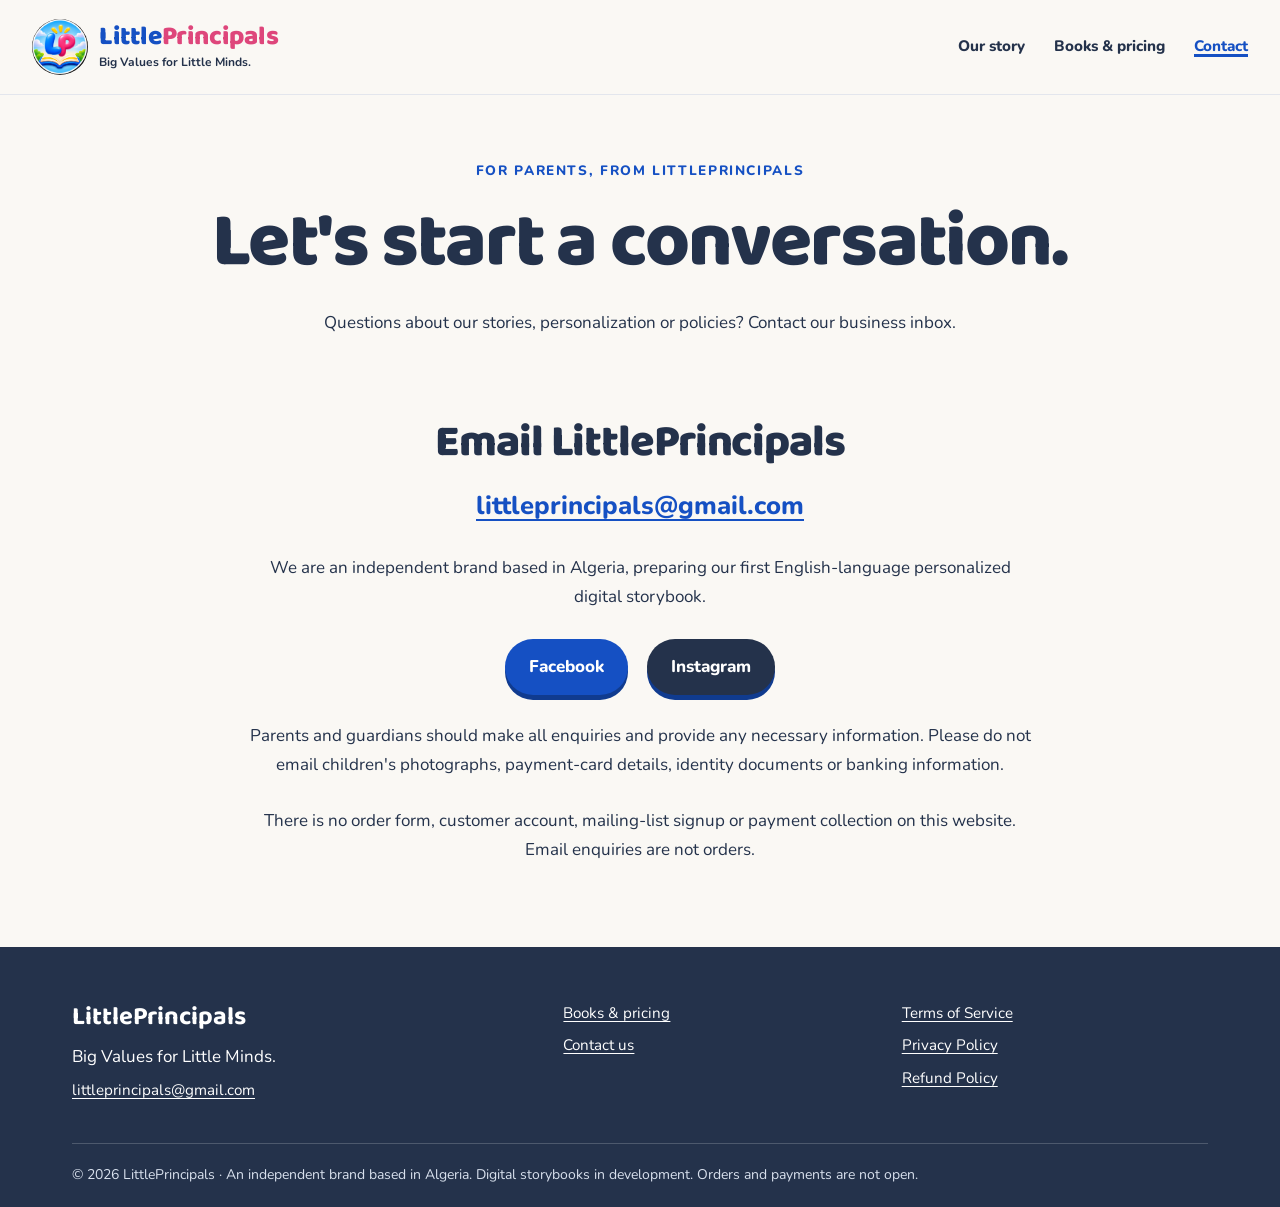
==== commit cb12830c: "Load verified stylesheet in contact.html" ====
--- a/contact.html
+++ b/contact.html
@@ -2,7 +2,7 @@
 <html lang="en"><head><meta charset="utf-8"><meta name="viewport" content="width=device-width,initial-scale=1">
 <title>Contact | LittlePrincipals</title><meta name="description" content="Contact LittlePrincipals about personalized digital storybooks, privacy, corrections or refunds.">
 <meta name="theme-color" content="#1550C3"><meta property="og:title" content="Contact | LittlePrincipals"><meta property="og:description" content="Contact LittlePrincipals about personalized digital storybooks, privacy, corrections or refunds."><meta property="og:type" content="website"><meta property="og:image" content="https://djawadmnc.github.io/littleprincipals/assets/storybook-world.png"><meta property="og:url" content="https://djawadmnc.github.io/littleprincipals/contact.html"><link rel="canonical" href="https://djawadmnc.github.io/littleprincipals/contact.html"><meta name="twitter:card" content="summary_large_image">
-<link rel="icon" href="assets/logo.png"><link rel="stylesheet" href="styles.css?v=4">
+<link rel="icon" href="assets/logo.png"><link rel="stylesheet" href="styles.css?v=5">
 <link rel="preconnect" href="https://fonts.googleapis.com"><link rel="preconnect" href="https://fonts.gstatic.com" crossorigin><link href="https://fonts.googleapis.com/css2?family=Baloo+2:wght@800&family=Nunito:wght@400;600;700;800&display=swap" rel="stylesheet">
 </head><body><a class="skip" href="#main">Skip to content</a>
 <header class="site-header"><a class="brand" href="index.html"><img src="assets/logo.png" alt="" width="56" height="56"><span>Little<span>Principals</span><small>Big Values for Little Minds.</small></span></a><nav aria-label="Main navigation"><a href="index.html">Our story</a><a href="pricing.html">Books & pricing</a><a href="contact.html" aria-current="page">Contact</a></nav></header>
@@ -10,6 +10,14 @@
 <section class="page-heading"><span class="eyebrow">For parents, from LittlePrincipals</span><h1>Let's start a conversation.</h1><p>Questions about our stories, personalization or policies? Contact our business inbox.</p></section><section class="section contact-panel"><h2>Email LittlePrincipals</h2><a class="email-link" href="mailto:littleprincipals@gmail.com">littleprincipals@gmail.com</a><p>We are an independent brand based in Algeria, preparing our first English-language personalized digital storybook.</p><div class="actions"><a class="button" href="https://www.facebook.com/LittlePrincipals/" rel="noopener noreferrer">Facebook</a><a class="button secondary" href="https://www.instagram.com/littleprincipals/" rel="noopener noreferrer">Instagram</a></div><p>Parents and guardians should make all enquiries and provide any necessary information. Please do not email children's photographs, payment-card details, identity documents or banking information.</p><p>There is no order form, customer account, mailing-list signup or payment collection on this website. Email enquiries are not orders.</p></section>
 </main>
 <footer><div class="footer-top"><div><strong>LittlePrincipals</strong><p>Big Values for Little Minds.</p><a href="mailto:littleprincipals@gmail.com">littleprincipals@gmail.com</a></div><div><a href="pricing.html">Books & pricing</a><a href="contact.html">Contact us</a></div><nav aria-label="Policies"><a href="terms.html">Terms of Service</a><a href="privacy.html">Privacy Policy</a><a href="refunds.html">Refund Policy</a></nav></div><p class="fine">© 2026 LittlePrincipals · An independent brand based in Algeria. Digital storybooks in development. Orders and payments are not open.</p></footer>
+
+
+
+
+
+
+
+
 
 
 
@@ -28,3 +36,15 @@
 
 
 
+
+
+
+
+
+
+
+
+
+
+
+
--- a/styles.css
+++ b/styles.css
@@ -1,9 +1,114 @@
-:root{--blue:#1550C3;--pink:#DE467B;--yellow:#F4C95D;--teal:#63B6A4;--cream:#FAF8F4;--navy:#24324B;--muted:#536078}*{box-sizing:border-box}html{scroll-behavior:smooth}body{margin:0;background:var(--cream);color:var(--navy);font:1.0625rem/1.7 Nunito,system-ui,sans-serif}h1,h2,h3{font-family:"Baloo 2",Nunito,sans-serif;font-weight:800;line-height:1.1;letter-spacing:-.025em;margin:0 0 1rem}h1{font-size:clamp(2.6rem,6vw,5.5rem)}h2{font-size:clamp(2rem,3.5vw,3.2rem)}h3{font-size:1.6rem}p{margin:0 0 1.1rem}a{color:var(--blue);text-underline-offset:.2em}a:hover{color:#103c92}img{max-width:100%;height:auto;display:block}a:focus-visible{outline:3px solid var(--pink);outline-offset:5px}.skip{position:absolute;left:1rem;top:-100px;background:white;padding:1rem;z-index:10}.skip:focus{top:1rem}.site-header{max-width:1280px;margin:auto;padding:1.2rem 2rem;display:flex;gap:2rem;align-items:center;justify-content:space-between;border-bottom:1px solid #e3e6ed}.brand{display:flex;gap:.7rem;align-items:center;text-decoration:none;font-family:"Baloo 2",sans-serif;font-size:1.65rem;font-weight:800;line-height:1.2}.brand img{width:56px;height:56px;border-radius:50%}.brand span span{color:var(--pink)}.brand small{display:block;font:700 .75rem/1.6 Nunito,sans-serif;color:var(--navy)}.site-header nav{display:flex;gap:1.8rem}.site-header nav a{font-size:.95rem;font-weight:800;text-decoration:none;color:var(--navy)}.site-header nav a[aria-current]{color:var(--blue);text-decoration:underline;text-decoration-thickness:3px}.hero{max-width:1280px;display:grid;grid-template-columns:minmax(0,1.06fr) minmax(0,1fr);gap:3rem;padding:4rem 2rem 3rem;margin:auto;align-items:center}.hero>*,.product>*,.beyond>*,.three-grid>*{min-width:0}.hero h1 span{color:var(--blue)}.eyebrow{display:block;color:var(--blue);font-size:.85rem;font-weight:800;letter-spacing:.12em;text-transform:uppercase;margin-bottom:1.15rem;overflow-wrap:anywhere}.lead{font-size:1.2rem;line-height:1.65}.actions{display:flex;gap:1.2rem;align-items:center;flex-wrap:wrap;margin:1.7rem 0}.button{display:inline-block;border-radius:100px;background:var(--blue);color:white;text-decoration:none;font-weight:800;padding:.85rem 1.5rem;box-shadow:0 5px 0 #103b8f;max-width:100%;text-align:center}.button:hover{background:#103c92;color:white}.secondary{background:var(--navy)}.text-link{font-weight:800}.small,.fine,figcaption{font-size:.875rem;color:var(--muted)}figure{margin:0}.hero-art,.product figure{width:100%}figcaption{margin-top:.6rem;text-align:center}.hero-art img{border-radius:48% 48% 44% 44%;box-shadow:0 18px 60px #1550c315}.values-band{padding:1.1rem 2rem;background:#e8effb;display:flex;justify-content:center;gap:4rem;flex-wrap:wrap;font-weight:800;color:var(--blue)}.values-band span:before{content:"✦";margin-right:.65rem;color:#a32c57}.section{max-width:1200px;padding:4rem 2rem;margin:auto}.intro{max-width:960px;text-align:center;padding-top:5rem}.section-head{margin-bottom:2rem}.three-grid{display:grid;grid-template-columns:repeat(3,minmax(0,1fr));gap:1.4rem}.card{border-radius:1.6rem;background:white;padding:2rem;border:1px solid #e3e6ed}.card p:last-child{margin:0}.blue{background:#e8effb}.pink{background:#fbe9ef}.yellow{background:#fcf1ce}.symbol{font-size:2.2rem;display:block;color:var(--blue);margin-bottom:1rem}.beyond{display:grid;grid-template-columns:minmax(0,1.2fr) minmax(0,1fr);gap:4rem;align-items:center}.activity{background:#e0f1eb;border:2px dashed #8ec7b9;padding:2.2rem;border-radius:2rem}.pill{display:inline-block;border-radius:100px;font-size:.875rem;font-weight:800;background:#e5edf9;color:#153d85;padding:.35rem .8rem;margin-bottom:1.2rem}blockquote{font-weight:800;border-left:4px solid var(--pink);padding-left:1.3rem;margin:1.5rem 0;font-size:1.25rem}.showcase{padding-top:1rem}.showcase img{border-radius:1.8rem}.showcase .small{margin:.7rem 0;text-align:center}.promise{text-align:center;max-width:940px;padding-bottom:5rem}.promise p{font-size:1.2rem}.promise .button{margin-top:1rem}.page-heading{max-width:1000px;padding:4rem 2rem 1rem;margin:auto;text-align:center}.page-heading p{max-width:700px;margin:1.5rem auto 0}.product{display:grid;grid-template-columns:minmax(0,.95fr) minmax(0,1.1fr);gap:3.5rem;align-items:start}.product figure img{border-radius:2rem}.product h2{font-size:2.6rem}.price{font-size:2.5rem;font-weight:800;color:var(--blue);line-height:1.3;margin:1.4rem 0 .5rem}.price span{font-size:1rem;color:var(--navy)}.checklist{padding-left:1.3rem}.checklist li{padding:.3rem 0}.notice{background:#fff1cf;border-left:4px solid #ad7900;padding:1.2rem;border-radius:.5rem;margin:1.5rem 0}.contact-panel{max-width:850px;text-align:center}.contact-panel .actions{justify-content:center}.email-link{font-size:clamp(1rem,3vw,1.6rem);font-weight:800;overflow-wrap:anywhere}.contact-panel p{margin-top:1.7rem}.policy{max-width:860px;padding:4rem 2rem 5rem;margin:auto}.policy h1{font-size:clamp(2.6rem,5vw,4rem)}.policy h2{font-size:1.75rem;margin-top:2.2rem}.policy-date{color:var(--muted);font-size:.9rem;margin-bottom:2.4rem}.policy a{overflow-wrap:anywhere}footer{background:var(--navy);color:white;padding:3rem max(2rem,calc((100vw - 1136px)/2)) 1.3rem}footer a{color:white}footer a:hover{color:var(--yellow)}.footer-top{display:grid;grid-template-columns:minmax(0,1.5fr) minmax(0,1fr) minmax(0,1fr);gap:2rem}.footer-top strong{font-family:"Baloo 2",sans-serif;font-size:1.6rem}.footer-top p{margin:.3rem 0}.footer-top a{display:block;margin:.4rem 0;font-size:.95rem;overflow-wrap:anywhere}.fine{border-top:1px solid #ffffff30;padding-top:1.2rem;margin:2rem 0 0;color:#d8e0ed;font-size:.875rem}@media(max-width:800px){.site-header{padding:1rem;flex-wrap:wrap;gap:1rem}.site-header nav{width:100%;justify-content:space-between;gap:.8rem}.hero{padding:2.5rem 1.25rem;gap:2rem}.hero,.product,.beyond,.three-grid{grid-template-columns:minmax(0,1fr)}.hero-art{max-width:470px;margin:auto}.hero h1{font-size:clamp(2.4rem,10vw,3.5rem)}.section{padding:2.6rem 1.25rem}.beyond,.product{gap:2rem}.values-band{gap:1rem 2rem;padding:1rem;font-size:.9rem}.page-heading{padding:2.5rem 1.25rem 0}.product figure{max-width:460px;margin:auto}.product h2{font-size:clamp(2rem,8vw,2.6rem)}.footer-top{grid-template-columns:minmax(0,1fr) minmax(0,1fr)}.footer-top>div:first-child{grid-column:1/-1}.policy{padding:2.5rem 1.25rem 3rem}.brand{font-size:1.45rem}.brand img{width:48px;height:48px;flex-shrink:0}footer{padding:2rem 1.25rem}.actions{align-items:flex-start;flex-direction:column}.contact-panel .actions{align-items:center}}@media(prefers-reduced-motion:reduce){html{scroll-behavior:auto}}@media print{.site-header nav,.actions,footer{display:none}.policy{max-width:none;padding:0}body{background:white}}:root{--blue:#1550C3;--pink:#DE467B;--yellow:#F4C95D;--teal:#63B6A4;--cream:#FAF8F4;--navy:#24324B;--muted:#536078;--line:#e3e6ed}*{box-sizing:border-box}html{scroll-behavior:smooth}body{margin:0;background:var(--cream);color:var(--navy);font:1.0625rem/1.7 'Nunito',system-ui,sans-serif}h1,h2,h3{font-family:'Baloo 2','Nunito',sans-serif;font-weight:800;line-height:1.1;letter-spacing:-.025em;margin:0 0 1rem}h1{font-size:clamp(2.8rem,6vw,5.5rem)}h2{font-size:clamp(2rem,3.5vw,3.2rem)}h3{font-size:1.6rem}p{margin:0 0 1.1rem}a{color:var(--blue);text-underline-offset:.2em}a:hover{color:#103c92}img{max-width:100%;height:auto;display:block}a:focus-visible{outline:3px solid var(--pink);outline-offset:5px}.skip{position:absolute;left:1rem;top:-100px;background:white;padding:1rem;z-index:10}.skip:focus{top:1rem}.site-header{max-width:1280px;margin:auto;padding:1.2rem 2rem;display:flex;gap:2rem;align-items:center;justify-content:space-between;border-bottom:1px solid var(--line)}.brand{display:flex;gap:.7rem;align-items:center;text-decoration:none;font-family:'Baloo 2',sans-serif;font-size:1.65rem;font-weight:800;line-height:1.2;white-space:nowrap}.brand img{width:56px;height:56px;border-radius:50%}.brand span span{color:var(--pink)}.brand small{display:block;font:700 .75rem/1.6 'Nunito',sans-serif;color:var(--navy);letter-spacing:.01em}.site-header nav{display:flex;gap:1.8rem}.site-header nav a{font-size:.95rem;font-weight:800;text-decoration:none;color:var(--navy)}.site-header nav a[aria-current]{color:var(--blue);text-decoration:underline;text-decoration-thickness:3px}.hero{max-width:1280px;display:grid;grid-template-columns:1.06fr 1fr;gap:3rem;padding:4rem 2rem 3rem;margin:auto;align-items:center}.hero h1 span{color:var(--blue)}.eyebrow{display:block;color:var(--blue);font-size:.85rem;font-weight:800;letter-spacing:.12em;text-transform:uppercase;margin-bottom:1.15rem}.lead{font-size:1.2rem;line-height:1.65}.actions{display:flex;gap:1.2rem;align-items:center;flex-wrap:wrap;margin:1.7rem 0}.button{display:inline-block;border-radius:100px;background:var(--blue);color:white;text-dec
-
-
-/* Keep narrow mobile layouts within the viewport. */
+:root{--blue:#1550C3;--pink:#DE467B;--yellow:#F4C95D;--teal:#63B6A4;--cream:#FAF8F4;--navy:#24324B;--muted:#536078}
+*{box-sizing:border-box}
+html{scroll-behavior:smooth}
+body{margin:0;background:var(--cream);color:var(--navy);font:1.0625rem/1.7 Nunito,system-ui,sans-serif}
+h1,h2,h3{font-family:"Baloo 2",Nunito,sans-serif;font-weight:800;line-height:1.1;letter-spacing:-.025em;margin:0 0 1rem}
+h1{font-size:clamp(2.6rem,6vw,5.5rem)}
+h2{font-size:clamp(2rem,3.5vw,3.2rem)}
+h3{font-size:1.6rem}
+p{margin:0 0 1.1rem}
+a{color:var(--blue);text-underline-offset:.2em}
+a:hover{color:#103c92}
+img{max-width:100%;height:auto;display:block}
+a:focus-visible{outline:3px solid var(--pink);outline-offset:5px}
+.skip{position:absolute;left:1rem;top:-100px;background:white;padding:1rem;z-index:10}
+.skip:focus{top:1rem}
+.site-header{max-width:1280px;margin:auto;padding:1.2rem 2rem;display:flex;gap:2rem;align-items:center;justify-content:space-between;border-bottom:1px solid #e3e6ed}
+.brand{display:flex;gap:.7rem;align-items:center;text-decoration:none;font-family:"Baloo 2",sans-serif;font-size:1.65rem;font-weight:800;line-height:1.2}
+.brand img{width:56px;height:56px;border-radius:50%}
+.brand span span{color:var(--pink)}
+.brand small{display:block;font:700 .75rem/1.6 Nunito,sans-serif;color:var(--navy)}
+.site-header nav{display:flex;gap:1.8rem}
+.site-header nav a{font-size:.95rem;font-weight:800;text-decoration:none;color:var(--navy)}
+.site-header nav a[aria-current]{color:var(--blue);text-decoration:underline;text-decoration-thickness:3px}
+.hero{max-width:1280px;display:grid;grid-template-columns:minmax(0,1.06fr) minmax(0,1fr);gap:3rem;padding:4rem 2rem 3rem;margin:auto;align-items:center}
 .hero>*,.product>*,.beyond>*,.three-grid>*{min-width:0}
-@media(max-width:800px){.hero,.product,.beyond,.three-grid{grid-template-columns:minmax(0,1fr)}.hero h1{font-size:clamp(2.4rem,10vw,3.5rem)}.button{max-width:100%;text-align:center}.eyebrow{overflow-wrap:anywhere}.brand{white-space:normal}.brand>span{min-width:0}.product h2{font-size:clamp(2rem,8vw,2.6rem)}}
-
-
+.hero h1 span{color:var(--blue)}
+.eyebrow{display:block;color:var(--blue);font-size:.85rem;font-weight:800;letter-spacing:.12em;text-transform:uppercase;margin-bottom:1.15rem;overflow-wrap:anywhere}
+.lead{font-size:1.2rem;line-height:1.65}
+.actions{display:flex;gap:1.2rem;align-items:center;flex-wrap:wrap;margin:1.7rem 0}
+.button{display:inline-block;border-radius:100px;background:var(--blue);color:white;text-decoration:none;font-weight:800;padding:.85rem 1.5rem;box-shadow:0 5px 0 #103b8f;max-width:100%;text-align:center}
+.button:hover{background:#103c92;color:white}
+.secondary{background:var(--navy)}
+.text-link{font-weight:800}
+.small,.fine,figcaption{font-size:.875rem;color:var(--muted)}
+figure{margin:0}
 .hero-art,.product figure{width:100%}
+figcaption{margin-top:.6rem;text-align:center}
+.hero-art img{border-radius:48% 48% 44% 44%;box-shadow:0 18px 60px #1550c315}
+.values-band{padding:1.1rem 2rem;background:#e8effb;display:flex;justify-content:center;gap:4rem;flex-wrap:wrap;font-weight:800;color:var(--blue)}
+.values-band span:before{content:"✦";margin-right:.65rem;color:#a32c57}
+.section{max-width:1200px;padding:4rem 2rem;margin:auto}
+.intro{max-width:960px;text-align:center;padding-top:5rem}
+.section-head{margin-bottom:2rem}
+.three-grid{display:grid;grid-template-columns:repeat(3,minmax(0,1fr));gap:1.4rem}
+.card{border-radius:1.6rem;background:white;padding:2rem;border:1px solid #e3e6ed}
+.card p:last-child{margin:0}
+.blue{background:#e8effb}
+.pink{background:#fbe9ef}
+.yellow{background:#fcf1ce}
+.symbol{font-size:2.2rem;display:block;color:var(--blue);margin-bottom:1rem}
+.beyond{display:grid;grid-template-columns:minmax(0,1.2fr) minmax(0,1fr);gap:4rem;align-items:center}
+.activity{background:#e0f1eb;border:2px dashed #8ec7b9;padding:2.2rem;border-radius:2rem}
+.pill{display:inline-block;border-radius:100px;font-size:.875rem;font-weight:800;background:#e5edf9;color:#153d85;padding:.35rem .8rem;margin-bottom:1.2rem}
+blockquote{font-weight:800;border-left:4px solid var(--pink);padding-left:1.3rem;margin:1.5rem 0;font-size:1.25rem}
+.showcase{padding-top:1rem}
+.showcase img{border-radius:1.8rem}
+.showcase .small{margin:.7rem 0;text-align:center}
+.promise{text-align:center;max-width:940px;padding-bottom:5rem}
+.promise p{font-size:1.2rem}
+.promise .button{margin-top:1rem}
+.page-heading{max-width:1000px;padding:4rem 2rem 1rem;margin:auto;text-align:center}
+.page-heading p{max-width:700px;margin:1.5rem auto 0}
+.product{display:grid;grid-template-columns:minmax(0,.95fr) minmax(0,1.1fr);gap:3.5rem;align-items:start}
+.product figure img{border-radius:2rem}
+.product h2{font-size:2.6rem}
+.price{font-size:2.5rem;font-weight:800;color:var(--blue);line-height:1.3;margin:1.4rem 0 .5rem}
+.price span{font-size:1rem;color:var(--navy)}
+.checklist{padding-left:1.3rem}
+.checklist li{padding:.3rem 0}
+.notice{background:#fff1cf;border-left:4px solid #ad7900;padding:1.2rem;border-radius:.5rem;margin:1.5rem 0}
+.contact-panel{max-width:850px;text-align:center}
+.contact-panel .actions{justify-content:center}
+.email-link{font-size:clamp(1rem,3vw,1.6rem);font-weight:800;overflow-wrap:anywhere}
+.contact-panel p{margin-top:1.7rem}
+.policy{max-width:860px;padding:4rem 2rem 5rem;margin:auto}
+.policy h1{font-size:clamp(2.6rem,5vw,4rem)}
+.policy h2{font-size:1.75rem;margin-top:2.2rem}
+.policy-date{color:var(--muted);font-size:.9rem;margin-bottom:2.4rem}
+.policy a{overflow-wrap:anywhere}
+footer{background:var(--navy);color:white;padding:3rem max(2rem,calc((100vw - 1136px)/2)) 1.3rem}
+footer a{color:white}
+footer a:hover{color:var(--yellow)}
+.footer-top{display:grid;grid-template-columns:minmax(0,1.5fr) minmax(0,1fr) minmax(0,1fr);gap:2rem}
+.footer-top strong{font-family:"Baloo 2",sans-serif;font-size:1.6rem}
+.footer-top p{margin:.3rem 0}
+.footer-top a{display:block;margin:.4rem 0;font-size:.95rem;overflow-wrap:anywhere}
+.fine{border-top:1px solid #ffffff30;padding-top:1.2rem;margin:2rem 0 0;color:#d8e0ed;font-size:.875rem}
+@media(max-width:800px){.site-header{padding:1rem;flex-wrap:wrap;gap:1rem}
+.site-header nav{width:100%;justify-content:space-between;gap:.8rem}
+.hero{padding:2.5rem 1.25rem;gap:2rem}
+.hero,.product,.beyond,.three-grid{grid-template-columns:minmax(0,1fr)}
+.hero-art{max-width:470px;margin:auto}
+.hero h1{font-size:clamp(2.4rem,10vw,3.5rem)}
+.section{padding:2.6rem 1.25rem}
+.beyond,.product{gap:2rem}
+.values-band{gap:1rem 2rem;padding:1rem;font-size:.9rem}
+.page-heading{padding:2.5rem 1.25rem 0}
+.product figure{max-width:460px;margin:auto}
+.product h2{font-size:clamp(2rem,8vw,2.6rem)}
+.footer-top{grid-template-columns:minmax(0,1fr) minmax(0,1fr)}
+.footer-top>div:first-child{grid-column:1/-1}
+.policy{padding:2.5rem 1.25rem 3rem}
+.brand{font-size:1.45rem}
+.brand img{width:48px;height:48px;flex-shrink:0}
+footer{padding:2rem 1.25rem}
+.actions{align-items:flex-start;flex-direction:column}
+.contact-panel .actions{align-items:center}
+}
+@media(prefers-reduced-motion:reduce){html{scroll-behavior:auto}
+}
+@media print{.site-header nav,.actions,footer{display:none}
+.policy{max-width:none;padding:0}
+body{background:white}
+}
